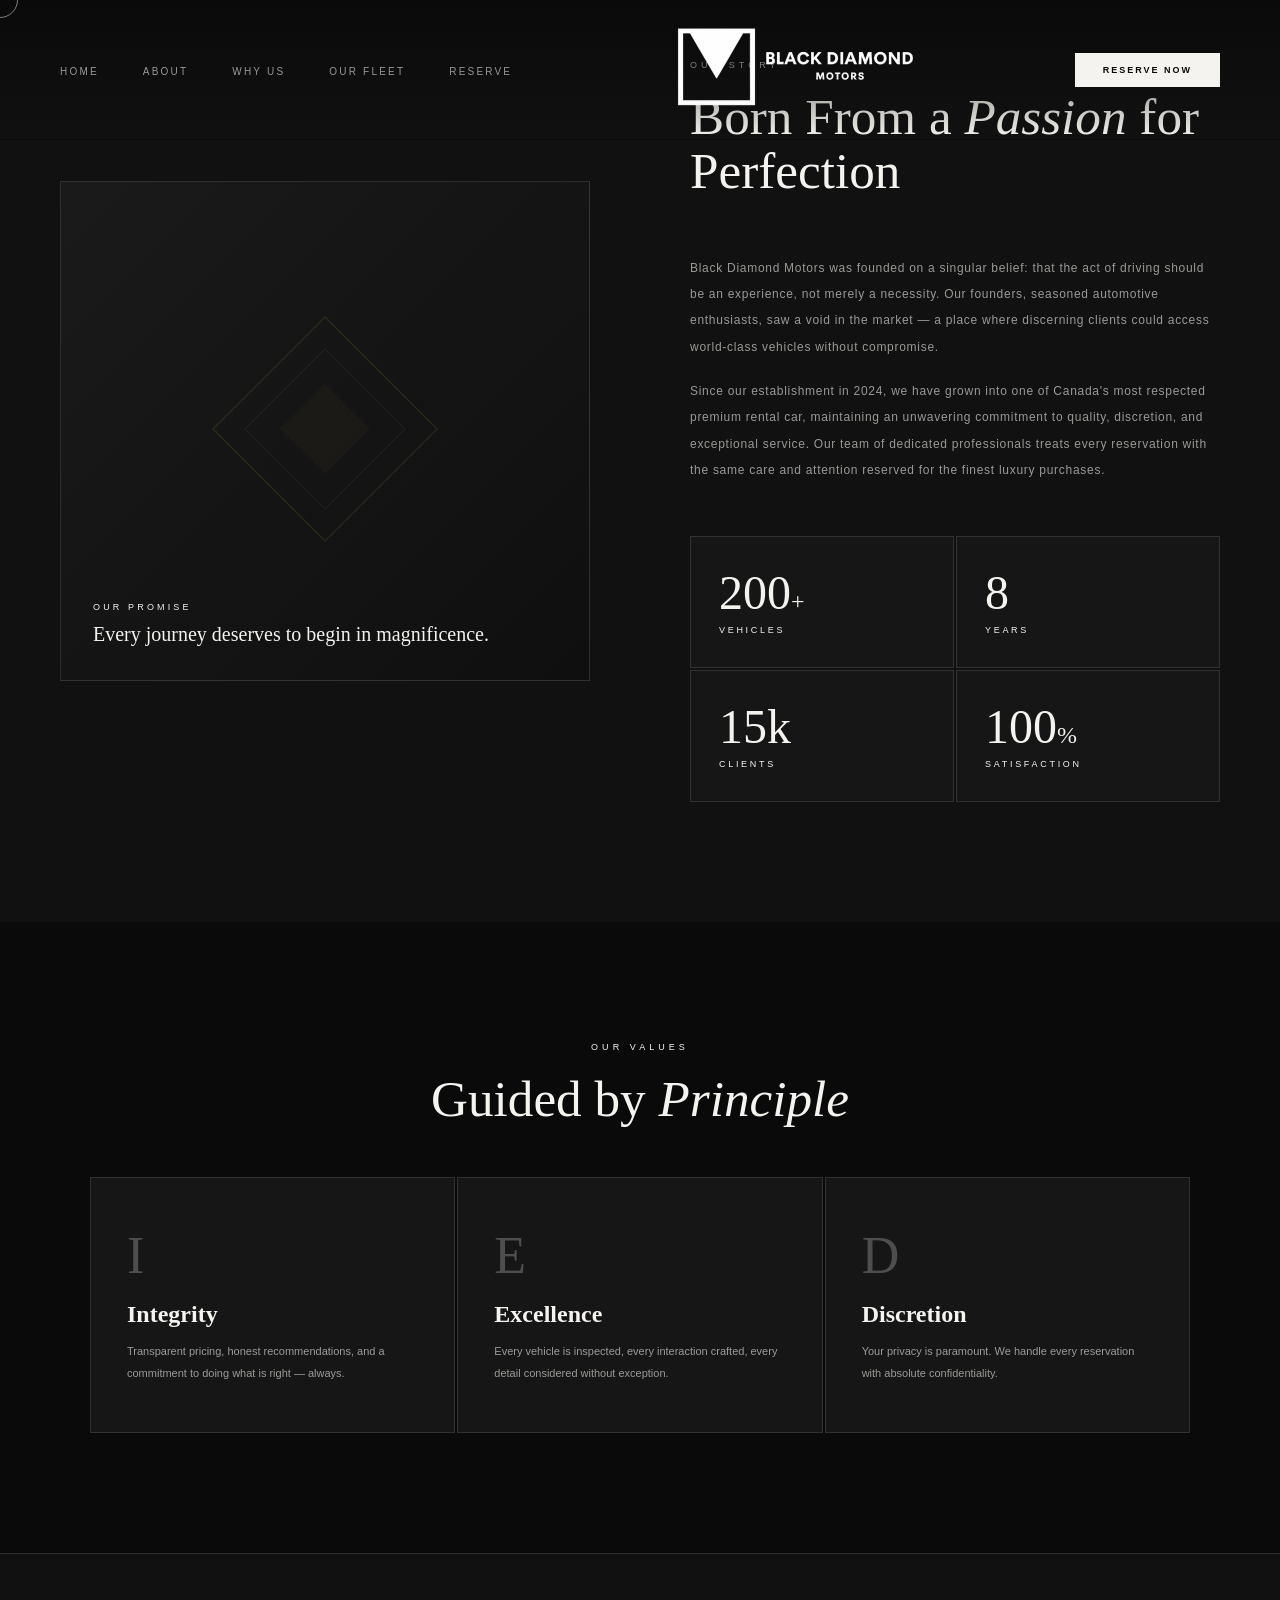
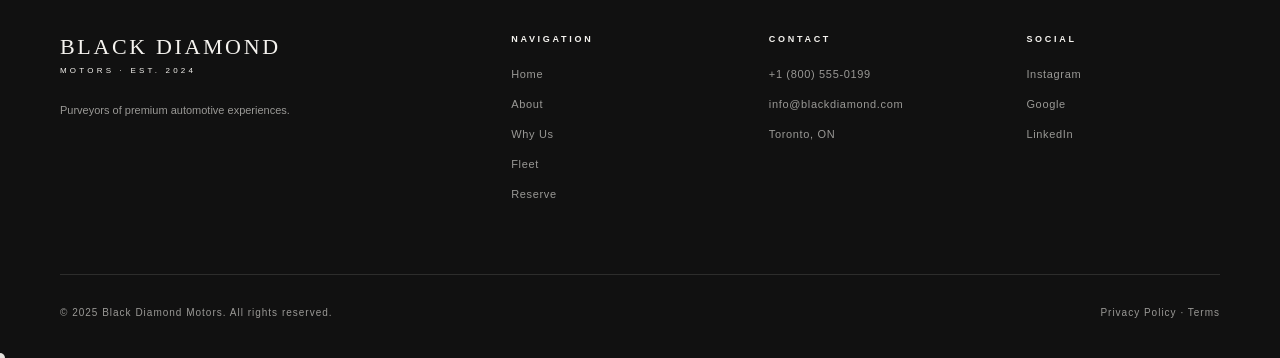
==== about.html @ 84cd23df "Add files via upload" ====
<!DOCTYPE html>
<html lang="en">
<head>
  <meta charset="UTF-8">
  <title>About Us | Black Diamond Motors</title>
  <link rel="stylesheet" href="styles.css">
</head>

<nav id="navbar">
  <ul class="nav-links">
    <li><a href="home.html">Home</a></li>
    <li><a href="about.html">About</a></li>
    <li><a href="why.html">Why Us</a></li>
    <li><a href="fleet.html">Our Fleet</a></li>
    <li><a href="book.html">Reserve</a></li>
  </ul>

  <div style="display:flex; justify-content:center;">
    <a href="home.html">
      <img src="bdmlogo2.png" style="width:250px; height:auto;">
    </a>
  </div>

  <a href="book.html" class="nav-book-btn">Reserve Now</a>
</nav>
    

<!-- ════════ ABOUT ════════ -->
<section style="background:var(--off-black);padding-top:60px;">
    <div style="max-width:1200px;margin:0 auto;display:grid;grid-template-columns:1fr 1fr;gap:100px;align-items:center;" class="about-grid">
      <div style="position:relative;height:500px;">
        <div style="position:absolute;inset:0;background:linear-gradient(135deg,#1a1a1a 0%,#0f0f0f 100%);border:1px solid var(--border);overflow:hidden;">
          <div style="position:absolute;top:50%;left:50%;transform:translate(-50%,-50%);opacity:0.12;">
            <svg width="240" height="240" viewBox="0 0 240 240" fill="none"><polygon points="120,8 232,120 120,232 8,120" fill="none" stroke="#c9a84c" stroke-width="1.5"/><polygon points="120,40 200,120 120,200 40,120" fill="none" stroke="#c9a84c" stroke-width="0.8"/><polygon points="120,75 165,120 120,165 75,120" fill="#c9a84c" opacity="0.3"/></svg>
          </div>
          <div style="position:absolute;bottom:32px;left:32px;right:32px;">
            <p style="font-size:9px;letter-spacing:0.35em;text-transform:uppercase;color:var(--gold);margin-bottom:8px;">Our Promise</p>
            <p style="font-family:'Cormorant Garamond',serif;font-size:20px;color:var(--white);line-height:1.4;">Every journey deserves to begin in magnificence.</p>
          </div>
        </div>
        <div style="position:absolute;bottom:-20px;right:-20px;width:120px;height:120px;border:1px solid var(--gold-dim);transform:rotate(45deg);"></div>
      </div>
      <div>
        <p class="s-eye">Our Story</p>
        <h2 class="s-title">Born From a <em>Passion</em> for Perfection</h2>
        <div class="divider"></div>
        <p class="s-body">Black Diamond Motors was founded on a singular belief: that the act of driving should be an experience, not merely a necessity. Our founders, seasoned automotive enthusiasts, saw a void in the market — a place where discerning clients could access world-class vehicles without compromise.</p>
        <br>
        <p class="s-body">Since our establishment in 2024, we have grown into one of Canada's most respected premium rental car, maintaining an unwavering commitment to quality, discretion, and exceptional service. Our team of dedicated professionals treats every reservation with the same care and attention reserved for the finest luxury purchases.</p>
        <div style="display:grid;grid-template-columns:1fr 1fr;gap:2px;margin-top:52px;">
          <div class="stat-block"><div class="stat-num">200<span style="font-size:24px;">+</span></div><div class="stat-label">Vehicles</div></div>
          <div class="stat-block"><div class="stat-num">8</div><div class="stat-label">Years</div></div>
          <div class="stat-block"><div class="stat-num">15k</div><div class="stat-label">Clients</div></div>
          <div class="stat-block"><div class="stat-num">100<span style="font-size:24px;">%</span></div><div class="stat-label">Satisfaction</div></div>
        </div>
      </div>
    </div>
</section>
<section style="background:var(--black);">
    <div style="max-width:1100px;margin:0 auto;text-align:center;">
      <p class="s-eye">Our Values</p>
      <h2 class="s-title">Guided by <em>Principle</em></h2>
      <div style="display:grid;grid-template-columns:repeat(3,1fr);gap:2px;margin-top:52px;">
        <div style="background:var(--deep);border:1px solid var(--border);padding:48px 36px;text-align:left;"><p style="font-family:'Cormorant Garamond',serif;font-size:52px;color:var(--gold);opacity:0.25;margin-bottom:16px;">I</p><h3 style="font-family:'Cormorant Garamond',serif;font-size:24px;color:var(--white);margin-bottom:12px;">Integrity</h3><p style="font-size:11px;line-height:2;color:var(--white-dim);">Transparent pricing, honest recommendations, and a commitment to doing what is right — always.</p></div>
        <div style="background:var(--deep);border:1px solid var(--border);padding:48px 36px;text-align:left;"><p style="font-family:'Cormorant Garamond',serif;font-size:52px;color:var(--gold);opacity:0.25;margin-bottom:16px;">E</p><h3 style="font-family:'Cormorant Garamond',serif;font-size:24px;color:var(--white);margin-bottom:12px;">Excellence</h3><p style="font-size:11px;line-height:2;color:var(--white-dim);">Every vehicle is inspected, every interaction crafted, every detail considered without exception.</p></div>
        <div style="background:var(--deep);border:1px solid var(--border);padding:48px 36px;text-align:left;"><p style="font-family:'Cormorant Garamond',serif;font-size:52px;color:var(--gold);opacity:0.25;margin-bottom:16px;">D</p><h3 style="font-family:'Cormorant Garamond',serif;font-size:24px;color:var(--white);margin-bottom:12px;">Discretion</h3><p style="font-size:11px;line-height:2;color:var(--white-dim);">Your privacy is paramount. We handle every reservation with absolute confidentiality.</p></div>
      </div>
    </div>
</section>
<footer>
  <div class="footer-grid">

    <div class="footer-brand">
      <div class="bn">Black Diamond</div>
      <div class="bt">Motors · Est. 2024</div>
      <p>Purveyors of premium automotive experiences.</p>
    </div>

    <div class="footer-col">
      <h4>Navigation</h4>
      <ul>
        <li><a href="#" onclick="showPage('home');return false;">Home</a></li>
        <li><a href="#" onclick="showPage('about');return false;">About</a></li>
        <li><a href="#" onclick="showPage('why');return false;">Why Us</a></li>
        <li><a href="#" onclick="showPage('fleet');return false;">Fleet</a></li>
        <li><a href="#" onclick="showPage('book');return false;">Reserve</a></li>
      </ul>
    </div>

    <div class="footer-col">
      <h4>Contact</h4>
      <ul>
        <li><a href="#">+1 (800) 555-0199</a></li>
        <li><a href="#">info@blackdiamond.com</a></li>
        <li><a href="#">Toronto, ON</a></li>
      </ul>
    </div>

    <div class="footer-col">
      <h4>Social</h4>
      <ul>
        <li><a href="https://www.instagram.com/blackdiamond_motors" target="_blank">Instagram</a></li>
        <li><a href="https://maps.app.goo.gl/7u6bRW8B27H5PHMn7" target="_blank">Google</a></li>
        <li><a href="#">LinkedIn</a></li>
      </ul>
    </div>

  </div>

  <div class="footer-bottom">
    <p>© 2025 Black Diamond Motors. All rights reserved.</p>
<p>
  <a href="legal.html" style="color: inherit; font-family: inherit; text-decoration: none;">
    Privacy Policy · Terms
  </a>
</p>
  </div>
</footer>
</div>


<style>
:root {
  --black: #0a0a0a;
  --off-black: #111111;
  --deep: #161616;
  --white: #f5f3ef;
  --white-dim: rgba(245,243,239,0.6);
  --white-ghost: rgba(255, 255, 255, 0.08);
  --accent: rgba(255,255,255,0.9);
  --accent-dim: rgba(255,255,255,0.18);
  --border: rgba(245,243,239,0.12);
}

  *, *::before, *::after { box-sizing: border-box; margin: 0; padding: 0; }
  html { scroll-behavior: smooth; }
  body { background: var(--black); color: var(--white); font-family: 'Montserrat', sans-serif; font-weight: 300; overflow-x: hidden; cursor: none; }

  .cursor { position: fixed; width: 10px; height: 10px; background: var(--white); border-radius: 50%; pointer-events: none; z-index: 9999; transform: translate(-50%,-50%); mix-blend-mode: difference; }
  .cursor-ring { position: fixed; width: 36px; height: 36px; border: 1px solid rgba(245,243,239,0.5); border-radius: 50%; pointer-events: none; z-index: 9998; transform: translate(-50%,-50%); transition: width 0.3s, height 0.3s, border-color 0.3s; }

  nav { position: fixed; top: 0; left: 0; right: 0; z-index: 100; display: flex; align-items: center; justify-content: space-between; padding: 28px 60px; background: linear-gradient(180deg,rgba(10,10,10,0.95) 0%,transparent 100%); transition: border-color 0.4s, background 0.4s, padding 0.4s; border-bottom: 1px solid transparent; }
  nav.scrolled { padding: 18px 60px; border-bottom-color: var(--border); background: rgba(10,10,10,0.97); backdrop-filter: blur(20px); }
  .nav-links { display: flex; gap: 44px; list-style: none; }
  .nav-links a { font-size: 10px; font-weight: 500; letter-spacing: 0.22em; text-transform: uppercase; color: var(--white-dim); text-decoration: none; transition: color 0.3s; position: relative; cursor: none; }
  .nav-links a::after { content: ''; position: absolute; bottom: -4px; left: 0; width: 0; height: 1px; background: var(--accent); transition: width 0.3s; }
  .nav-links a:hover { color: var(--white); }
  .nav-links a:hover::after { width: 100%; }

  .logo-mark { display: flex; align-items: center; gap: 14px; text-decoration: none; cursor: none; }
  .logo-diamond { width: 38px; height: 38px; }
  .logo-text { display: flex; flex-direction: column; line-height: 1; }
  .logo-text .brand { font-family: 'Cormorant Garamond', serif; font-size: 18px; font-weight: 400; letter-spacing: 0.12em; text-transform: uppercase; color: var(--white); }
  .logo-text .sub { font-size: 7.5px; font-weight: 500; letter-spacing: 0.35em; text-transform: uppercase; color: var(--gold); margin-top: 3px; }
  .nav-book-btn { font-size: 9px; font-weight: 600; letter-spacing: 0.22em; text-transform: uppercase; color: var(--black); background: var(--white); border: none; padding: 12px 28px; cursor: none; transition: background 0.3s; text-decoration: none; display: inline-block; }
  .nav-book-btn:hover { background: var(--gold); }
  @keyframes pageFade { from { opacity: 0; transform: translateY(20px); } to { opacity: 1; transform: none; } }

  /* HOME HERO */
  #heroSection { position: relative; height: 100vh; display: flex; align-items: flex-end; overflow: hidden; background: linear-gradient(135deg,#0a0a0a 0%,#1a1a1a 40%,#0f0f0f 100%); }
  .hero-pattern { position: absolute; inset: 0; background-image: repeating-linear-gradient(45deg,rgba(201,168,76,0.03) 0px,rgba(201,168,76,0.03) 1px,transparent 1px,transparent 60px), repeating-linear-gradient(-45deg,rgba(201,168,76,0.03) 0px,rgba(201,168,76,0.03) 1px,transparent 1px,transparent 60px); }
  .hero-diamond-bg { position: absolute; right: -5vw; top: 50%; transform: translateY(-50%); width: 55vw; height: 55vw; opacity: 0.06; animation: spin 60s linear infinite; }
  @keyframes spin { to { transform: translateY(-50%) rotate(360deg); } }
  .hero-vert { position: absolute; left: 60px; top: 50%; font-size: 9px; font-weight: 500; letter-spacing: 0.4em; text-transform: uppercase; color: var(--gold); white-space: nowrap; transform: translateY(-50%) rotate(-90deg) translateX(-50%); transform-origin: center center; }
  .hero-car-area { position: absolute; right: 8%; bottom: 0; width: 55%; height: 70%; z-index: 2; overflow: visible;}
  .hero-image {width: 100%;max-width: 60000px;height: auto;}
  .hero-car-gradient { position: absolute; top: 0; left: 0; width: 200%; height: 100%; background: linear-gradient(90deg, var(--black) 0%, transparent 60%),linear-gradient(0deg, var(--black) 0%, transparent 30%); z-index: 2; pointer-events: none;}
  .hero-content { position: relative; z-index: 2; padding: 0 60px 80px 140px; max-width: 800px; animation: reveal 1.4s cubic-bezier(0.16,1,0.3,1) both; }
  .hero-eyebrow { font-size: 9px; font-weight: 500; letter-spacing: 0.4em; text-transform: uppercase; color: var(--accent); margin-bottom: 24px; animation: reveal 1.4s 0.2s both; }
  .hero-title { font-family: 'Cormorant Garamond', serif; font-size: clamp(56px,7vw,100px); font-weight: 300; line-height: 0.95; color: var(--white); margin-bottom: 32px; animation: reveal 1.4s 0.35s both; }
  .hero-title em { font-style: italic; color: var(--gold); }
  .hero-sub { font-size: 12px; font-weight: 300; letter-spacing: 0.12em; line-height: 2; color: var(--white-dim); max-width: 420px; margin-bottom: 52px; animation: reveal 1.4s 0.5s both; }
  .hero-ctas { display: flex; gap: 20px; align-items: center; animation: reveal 1.4s 0.65s both; }
  @keyframes reveal { from { opacity: 0; transform: translateY(60px); } to { opacity: 1; transform: none; } }
  .scroll-ind { position: absolute; bottom: 36px; right: 60px; display: flex; align-items: center; gap: 16px; font-size: 8px; letter-spacing: 0.3em; text-transform: uppercase; color: var(--white-dim); animation: reveal 1.4s 0.9s both; }
  .scroll-line { width: 60px; height: 1px; background: var(--border); position: relative; overflow: hidden; }
  .scroll-line::after { content: ''; position: absolute; top: 0; left: -100%; width: 100%; height: 100%; background: var(--gold); animation: pulse 2s ease-in-out infinite; }
  @keyframes pulse { 50% { left: 0; } 100% { left: 100%; } }


  /* BUTTONS */
  .btn-primary { font-size: 9px; font-weight: 600; letter-spacing: 0.25em; text-transform: uppercase; color: var(--black); background: var(--white); border: none; padding: 18px 44px; cursor: none; transition: background 0.35s, transform 0.2s; text-decoration: none; display: inline-block; }
  .btn-primary:hover { background: var(--white); color: var(--black);}
  .btn-ghost { font-size: 9px; font-weight: 500; letter-spacing: 0.25em; text-transform: uppercase; color: var(--white); background: transparent; border: 1px solid var(--border); padding: 18px 44px; cursor: none; transition: border-color 0.35s; text-decoration: none; display: inline-block; }
  .btn-ghost:hover { border-color: var(--white); }

  /* SECTIONS */
  section { padding: 120px 60px; }
  .s-eye { font-size: 9px; font-weight: 500; letter-spacing: 0.45em; text-transform: uppercase; color: var(--gold); margin-bottom: 20px; }
  .s-title { font-family: 'Cormorant Garamond', serif; font-size: clamp(38px,4vw,62px); font-weight: 300; line-height: 1.05; color: var(--white); margin-bottom: 28px; }
  .s-title em { font-style: italic; }
  .s-body { font-size: 12px; font-weight: 300; letter-spacing: 0.06em; line-height: 2.2; color: var(--white-dim); max-width: 560px; }
  .divider { width: 48px; height: 1px; background: var(--gold); margin: 28px 0; }

  /* STATS */
  .stat-block { background: var(--deep); border: 1px solid var(--border); padding: 32px 28px; transition: border-color 0.3s; }
  .stat-block:hover { border-color: var(--gold-dim); }
  .stat-num { font-family: 'Cormorant Garamond', serif; font-size: 48px; font-weight: 300; color: var(--white); line-height: 1; }
  .stat-label { font-size: 9px; letter-spacing: 0.3em; text-transform: uppercase; color: var(--gold); margin-top: 8px; }

  /* WHY CARDS */
  .why-card { background: var(--deep); border: 1px solid var(--border); padding: 52px 40px; position: relative; overflow: hidden; transition: border-color 0.4s, transform 0.4s; cursor: none; }
  .why-card::before { content: ''; position: absolute; inset: 0; background: linear-gradient(135deg,var(--gold-dim) 0%,transparent 60%); opacity: 0; transition: opacity 0.4s; }
  .why-card:hover { border-color: var(--accent); transform: translateY(-6px); }
  .why-card:hover::before { opacity: 1; }
  .why-num { font-family: 'Cormorant Garamond', serif; font-size: 80px; font-weight: 300; color: rgba(245,243,239,0.04); line-height: 1; position: absolute; top: 20px; right: 24px; }
  .why-icon { width: 44px; height: 44px; border: 1px solid var(--border); display: flex; align-items: center; justify-content: center; margin-bottom: 32px; transition: border-color 0.4s; }
  .why-card:hover .why-icon {border-color: var(--accent); }
  .why-card-title { font-family: 'Cormorant Garamond', serif; font-size: 22px; font-weight: 400; color: var(--white); margin-bottom: 16px; }
  .why-card-body { font-size: 11px; line-height: 2; letter-spacing: 0.05em; color: var(--white-dim); }

  /* FLEET */
  .fleet-card { background: var(--deep); border: 1px solid var(--border); overflow: hidden; transition: border-color 0.4s; cursor: none; }
  .fleet-card:hover { border-color: var(--gold-dim); }
  .fleet-visual { height: 200px; background: linear-gradient(135deg,#1c1c1c 0%,#0e0e0e 100%); display: flex; align-items: center; justify-content: center; position: relative; overflow: hidden; }
  .fleet-visual::before { content: ''; position: absolute; inset: 0; background: repeating-linear-gradient(45deg,rgba(201,168,76,0.03) 0,rgba(201,168,76,0.03) 1px,transparent 1px,transparent 30px); }
  .fleet-car-icon { opacity: 0.28; transition: opacity 0.4s; position: relative; z-index: 1; }
  .fleet-card:hover .fleet-car-icon { opacity: 0.5; }
  .fleet-badge { position: absolute; top: 16px; left: 16px; font-size: 8px; letter-spacing: 0.25em; text-transform: uppercase; color: var(--black); background: var(--gold); padding: 5px 12px; z-index: 2; }
  .fleet-info { padding: 28px 28px 32px; }
  .fleet-class { font-size: 8px; letter-spacing: 0.35em; text-transform: uppercase; color: var(--gold); margin-bottom: 8px; }
  .fleet-name { font-family: 'Cormorant Garamond', serif; font-size: 26px; font-weight: 400; color: var(--white); margin-bottom: 12px; }
  .fleet-desc { font-size: 11px; line-height: 1.9; color: var(--white-dim); margin-bottom: 24px; }
  .fleet-specs { display: flex; gap: 20px; padding-top: 20px; border-top: 1px solid var(--border); margin-bottom: 24px; }
  .fleet-spec { font-size: 9px; letter-spacing: 0.1em; color: var(--white-dim); }
  .fleet-spec strong { display: block; color: var(--white); font-size: 13px; font-weight: 400; margin-bottom: 2px; }
  .fleet-price { display: flex; align-items: baseline; gap: 6px; }
  .fleet-price .amount { font-family: 'Cormorant Garamond', serif; font-size: 32px; color: var(--white); }
  .fleet-price .period { font-size: 10px; letter-spacing: 0.15em; color: var(--white-dim); }
  .fleet-btn { margin-top: 20px; display: block; text-align: center; font-size: 9px; font-weight: 600; letter-spacing: 0.22em; text-transform: uppercase; color: var(--white); background: transparent; border: 1px solid var(--border); padding: 14px; text-decoration: none; transition: background 0.3s, border-color 0.3s, color 0.3s; cursor: none; }
  .fleet-btn:hover { background: var(--white); color: var(--black); border-color: var(--white); }

  /* FORM */
  .form-field { background: var(--off-black); border: 1px solid var(--border); transition: border-color 0.3s; }
  .form-field:focus-within { border-color: var(--gold); }
  .form-field label { display: block; font-size: 8px; letter-spacing: 0.3em; text-transform: uppercase; color: var(--white); padding: 18px 24px 0; }
  .form-field input, .form-field select { display: block; width: 100%; background: transparent; border: none; outline: none; font-family: 'Montserrat', sans-serif; font-size: 13px; font-weight: 300; color: var(--white); padding: 8px 24px 18px; cursor: none; }
  .form-field select option { background: var(--deep); }
  .btn-submit { font-size: 9px; font-weight: 600; letter-spacing: 0.25em; text-transform: uppercase; color: var(--black); background: var(--white); border: none; padding: 20px 52px; cursor: none; white-space: nowrap; transition: background 0.3s, transform 0.2s; }
  .btn-submit:hover { background: var(--white); transform: translateY(-2px); }

  /* FOOTER */
  footer { background: var(--off-black); border-top: 1px solid var(--border); padding: 80px 60px 40px; }
  .footer-grid { display: grid; grid-template-columns: 2fr 1fr 1fr 1fr; gap: 64px; max-width: 1200px; margin: 0 auto 60px; }
  .footer-brand .bn { font-family: 'Cormorant Garamond', serif; font-size: 22px; color: var(--white); letter-spacing: 0.12em; text-transform: uppercase; margin-bottom: 6px; }
  .footer-brand .bt { font-size: 8px; letter-spacing: 0.4em; text-transform: uppercase; color: var(--gold); margin-bottom: 24px; }
  .footer-brand p { font-size: 11px; line-height: 2; color: var(--white-dim); }
  .footer-col h4 { font-size: 9px; letter-spacing: 0.3em; text-transform: uppercase; color: var(--white); margin-bottom: 20px; }
  .footer-col ul { list-style: none; }
  .footer-col ul li { margin-bottom: 12px; }
  .footer-col ul li a { font-size: 11px; letter-spacing: 0.06em; color: var(--white-dim); text-decoration: none; transition: color 0.3s; cursor: none; }
  .footer-col ul li a:hover { color: var(--white); }
  .footer-bottom { max-width: 1200px; margin: 0 auto; padding-top: 32px; border-top: 1px solid var(--border); display: flex; justify-content: space-between; align-items: center; }
  .footer-bottom p { font-size: 10px; letter-spacing: 0.1em; color: var(--white-dim); }

  .reveal { opacity: 0; transform: translateY(40px); transition: opacity 0.8s, transform 0.8s; }
  .reveal.visible { opacity: 1; transform: none; }

  @media (max-width: 900px) {
    nav { padding: 22px 24px; }
    nav.scrolled { padding: 14px 24px; }
    .nav-links { display: none; }
    section { padding: 80px 24px; }
    .hero-content { padding: 0 24px 60px; }
    .hero-vert { display: none; }
    .about-grid, .why-grid, .fleet-grid, .footer-grid { grid-template-columns: 1fr; gap: 24px; }
    .form-grid { grid-template-columns: 1fr; }
    .book-form { padding: 32px 24px; }
    .form-submit { flex-direction: column; align-items: stretch; }
    .footer-bottom { flex-direction: column; gap: 12px; text-align: center; }
  }


  /* ── TABLET (max 1024px) ── */
@media (max-width: 1024px) {
  nav { padding: 20px 32px; }
  nav.scrolled { padding: 14px 32px; }

  .hero-content { padding: 0 32px 60px 80px; }
  .hero-car-area { width: 50%; right: 2%; }

  section { padding: 80px 32px; }

  .why-grid { grid-template-columns: repeat(2, 1fr) !important; }
  .fleet-grid { grid-template-columns: repeat(2, 1fr) !important; }
  .footer-grid { grid-template-columns: 1fr 1fr !important; gap: 40px; }
}

/* ── MOBILE (max 768px) ── */
@media (max-width: 768px) {

  /* --- NAV --- */
  nav { padding: 16px 20px; }
  nav.scrolled { padding: 12px 20px; }
  .nav-links { display: none; }
  .nav-book-btn { padding: 10px 18px; font-size: 8px; }

  /* --- HERO --- */
  #heroSection { align-items: flex-end; min-height: 100vh; }
  .hero-car-area {
    position: absolute;
    width: 100%;
    right: 0;
    bottom: 0;
    height: 50%;
    opacity: 0.35;
  }
  .hero-car-area img { object-fit: cover; width: 100%; height: 100%; }
  .hero-content {
    position: relative;
    z-index: 3;
    padding: 0 20px 60px 20px;
    max-width: 100%;
  }
  .hero-title { font-size: clamp(40px, 11vw, 64px); }
  .hero-sub { font-size: 11px; max-width: 100%; }
  .hero-ctas { flex-direction: column; align-items: flex-start; gap: 12px; }
  .btn-primary, .btn-ghost { padding: 16px 32px; width: 100%; text-align: center; }
  .hero-vert { display: none; }
  .scroll-ind { display: none; }

  /* --- SECTIONS --- */
  section { padding: 60px 20px; }
  .s-title { font-size: clamp(28px, 8vw, 44px); }

  /* --- ABOUT GRID --- */
  .about-grid { grid-template-columns: 1fr !important; gap: 40px !important; }

  /* --- STATS --- */
  .stat-block { padding: 20px 16px; }
  .stat-num { font-size: 36px; }

  /* --- WHY CARDS --- */
  .why-grid { grid-template-columns: 1fr !important; }
  .why-card { padding: 36px 28px; }

  /* --- FLEET --- */
  .fleet-grid { grid-template-columns: 1fr !important; }
  .fleet-visual { height: 180px; }
  .fleet-visual img { object-fit: cover; height: 180px; }

  /* --- TESTIMONIALS --- */
  div[style*="repeat(3,1fr)"] { grid-template-columns: 1fr !important; }

  /* --- VALUES --- */
  div[style*="repeat(3,1fr)"] { grid-template-columns: 1fr !important; }

  /* --- HOME FLEET TEASER --- */
  div[style*="repeat(3,1fr)"] { grid-template-columns: 1fr !important; }

  /* --- STRIP BAR --- */
  div[style*="gap:60px;overflow:hidden"] {
    gap: 24px;
    flex-wrap: wrap;
    padding: 20px;
  }

  /* --- QUOTE SECTION --- */
  div[style*="padding:80px 60px;text-align:center"] { padding: 48px 20px !important; }

  /* --- BOOK PAGE --- */
  #book section { padding: 60px 20px; }
  #book a[href*="turo"] { font-size: 15px; padding: 14px 24px; }

  /* --- CONTACT STRIP --- */
  div[style*="repeat(3,1fr)"][style*="border-left"] {
    grid-template-columns: 1fr !important;
  }

  /* --- FOOTER --- */
  .footer-grid { grid-template-columns: 1fr !important; gap: 32px !important; }
  footer { padding: 48px 20px 28px; }
  .footer-bottom { flex-direction: column; gap: 10px; text-align: center; }
}

/* ── SMALL MOBILE (max 400px) ── */
@media (max-width: 400px) {
  .hero-title { font-size: 36px; }
  .logo-text .brand { font-size: 14px; }
  nav img[src="bdmlogo2.png"] { width: 160px !important; }
  .fleet-name { font-size: 20px; }
}

.btn-wrapper {
  display: inline-block;
  padding: 6px;
  border: 1px solid rgba(255,255,255,0.6);
}

.btn-primary {
  background-color: #ffffff;
  color: #000000;
  padding: 16px 36px;
  letter-spacing: 0.1em;
}
</style>



<script>
  // Cursor
  const cursor = document.getElementById('cursor');
  const ring = document.getElementById('cursorRing');
  let mx = 0, my = 0, rx = 0, ry = 0;
  document.addEventListener('mousemove', e => {
    mx = e.clientX; my = e.clientY;
    cursor.style.left = mx + 'px'; cursor.style.top = my + 'px';
  });
  (function animRing() {
    rx += (mx - rx) * 0.12; ry += (my - ry) * 0.12;
    ring.style.left = rx + 'px'; ring.style.top = ry + 'px';
    requestAnimationFrame(animRing);
  })();
  document.addEventListener('mouseover', e => {
    if (e.target.closest('a,button,[onclick]')) {
      ring.style.width = '56px'; ring.style.height = '56px'; ring.style.borderColor = 'rgba(201,168,76,0.6)';
    } else {
      ring.style.width = '36px'; ring.style.height = '36px'; ring.style.borderColor = 'rgba(245,243,239,0.5)';
    }
  });

  // Nav scroll
  window.addEventListener('scroll', () => document.getElementById('navbar').classList.toggle('scrolled', window.scrollY > 30));

  // Page switching
  function showPage(id) {
    document.querySelectorAll('.page').forEach(p => p.classList.remove('active'));
    document.getElementById(id).classList.add('active');
    window.scrollTo({ top: 0, behavior: 'smooth' });
    initReveal();

  }

  // Scroll reveal
  function initReveal() {
    const els = document.querySelectorAll('.page.active .reveal');
    const obs = new IntersectionObserver(entries => {
      entries.forEach(e => { if (e.isIntersecting) { e.target.classList.add('visible'); obs.unobserve(e.target); } });
    }, { threshold: 0.1 });
    els.forEach(el => obs.observe(el));
  }
  initReveal();

  // Booking submit
  function submitBooking() {
    const first = document.getElementById('firstName').value.trim();
    const email = document.getElementById('email').value.trim();
    const vehicle = document.getElementById('vehicle').value;
    if (!first || !email || !vehicle) {
      alert('Please fill in your Name, Email, and preferred Vehicle to continue.');
      return;
    }
    document.getElementById('bookForm').style.display = 'none';
    document.getElementById('bookingSuccess').style.display = 'block';
  }
</script>

<div class="cursor" id="cursor"></div>
<div class="cursor-ring" id="cursorRing"></div>
<script src="cursor.js"></script>
---- styles.css ----
:root {
  --black: #0a0a0a;
  --off-black: #111111;
  --deep: #161616;
  --white: #f5f3ef;
  --white-dim: rgba(245,243,239,0.6);
  --white-ghost: rgba(255, 255, 255, 0.08);
  --accent: rgba(255,255,255,0.9);
  --accent-dim: rgba(255,255,255,0.18);
  --border: rgba(245,243,239,0.12);
}

  *, *::before, *::after { box-sizing: border-box; margin: 0; padding: 0; }
  html { scroll-behavior: smooth; }
  body { background: var(--black); color: var(--white); font-family: 'Montserrat', sans-serif; font-weight: 300; overflow-x: hidden; cursor: none; }

  .cursor { position: fixed; width: 10px; height: 10px; background: var(--white); border-radius: 50%; pointer-events: none; z-index: 9999; transform: translate(-50%,-50%); mix-blend-mode: difference; }
  .cursor-ring { position: fixed; width: 36px; height: 36px; border: 1px solid rgba(245,243,239,0.5); border-radius: 50%; pointer-events: none; z-index: 9998; transform: translate(-50%,-50%); transition: width 0.3s, height 0.3s, border-color 0.3s; }

  nav { position: fixed; top: 0; left: 0; right: 0; z-index: 100; display: flex; align-items: center; justify-content: space-between; padding: 28px 60px; background: linear-gradient(180deg,rgba(10,10,10,0.95) 0%,transparent 100%); transition: border-color 0.4s, background 0.4s, padding 0.4s; border-bottom: 1px solid transparent; }
  nav.scrolled { padding: 18px 60px; border-bottom-color: var(--border); background: rgba(10,10,10,0.97); backdrop-filter: blur(20px); }
  .nav-links { display: flex; gap: 44px; list-style: none; }
  .nav-links a { font-size: 10px; font-weight: 500; letter-spacing: 0.22em; text-transform: uppercase; color: var(--white-dim); text-decoration: none; transition: color 0.3s; position: relative; cursor: none; }
  .nav-links a::after { content: ''; position: absolute; bottom: -4px; left: 0; width: 0; height: 1px; background: var(--accent); transition: width 0.3s; }
  .nav-links a:hover { color: var(--white); }
  .nav-links a:hover::after { width: 100%; }

  .logo-mark { display: flex; align-items: center; gap: 14px; text-decoration: none; cursor: none; }
  .logo-diamond { width: 38px; height: 38px; }
  .logo-text { display: flex; flex-direction: column; line-height: 1; }
  .logo-text .brand { font-family: 'Cormorant Garamond', serif; font-size: 18px; font-weight: 400; letter-spacing: 0.12em; text-transform: uppercase; color: var(--white); }
  .logo-text .sub { font-size: 7.5px; font-weight: 500; letter-spacing: 0.35em; text-transform: uppercase; color: var(--gold); margin-top: 3px; }
  .nav-book-btn { font-size: 9px; font-weight: 600; letter-spacing: 0.22em; text-transform: uppercase; color: var(--black); background: var(--white); border: none; padding: 12px 28px; cursor: none; transition: background 0.3s; text-decoration: none; display: inline-block; }
  .nav-book-btn:hover { background: var(--white); }

  .page { display: none; min-height: 100vh; animation: pageFade 0.5s ease both; }
  .page.active { display: block; }
  @keyframes pageFade { from { opacity: 0; transform: translateY(20px); } to { opacity: 1; transform: none; } }

  /* HOME HERO */
  #heroSection { position: relative; height: 100vh; display: flex; align-items: flex-end; overflow: hidden; background: linear-gradient(135deg,#0a0a0a 0%,#1a1a1a 40%,#0f0f0f 100%); }
  .hero-pattern { position: absolute; inset: 0; background-image: repeating-linear-gradient(45deg,rgba(201,168,76,0.03) 0px,rgba(201,168,76,0.03) 1px,transparent 1px,transparent 60px), repeating-linear-gradient(-45deg,rgba(201,168,76,0.03) 0px,rgba(201,168,76,0.03) 1px,transparent 1px,transparent 60px); }
  .hero-diamond-bg { position: absolute; right: -5vw; top: 50%; transform: translateY(-50%); width: 55vw; height: 55vw; opacity: 0.06; animation: spin 60s linear infinite; }
  @keyframes spin { to { transform: translateY(-50%) rotate(360deg); } }
  .hero-vert { position: absolute; left: 60px; top: 50%; font-size: 9px; font-weight: 500; letter-spacing: 0.4em; text-transform: uppercase; color: var(--gold); white-space: nowrap; transform: translateY(-50%) rotate(-90deg) translateX(-50%); transform-origin: center center; }
  .hero-car-area { position: absolute; right: 8%; bottom: 0; width: 55%; height: 70%; z-index: 2; overflow: visible;}
  .hero-image {width: 100%;max-width: 60000px;height: auto;}
  .hero-car-gradient { position: absolute; top: 0; left: 0; width: 200%; height: 100%; background: linear-gradient(90deg, var(--black) 0%, transparent 60%),linear-gradient(0deg, var(--black) 0%, transparent 30%); z-index: 2; pointer-events: none;}
  .hero-content { position: relative; z-index: 2; padding: 0 60px 80px 140px; max-width: 800px; animation: reveal 1.4s cubic-bezier(0.16,1,0.3,1) both; }
  .hero-eyebrow { font-size: 9px; font-weight: 500; letter-spacing: 0.4em; text-transform: uppercase; color: var(--accent); margin-bottom: 24px; animation: reveal 1.4s 0.2s both; }
  .hero-title { font-family: 'Cormorant Garamond', serif; font-size: clamp(56px,7vw,100px); font-weight: 300; line-height: 0.95; color: var(--white); margin-bottom: 32px; animation: reveal 1.4s 0.35s both; }
  .hero-title em { font-style: italic; color: var(--gold); }
  .hero-sub { font-size: 12px; font-weight: 300; letter-spacing: 0.12em; line-height: 2; color: var(--white-dim); max-width: 420px; margin-bottom: 52px; animation: reveal 1.4s 0.5s both; }
  .hero-ctas { display: flex; gap: 20px; align-items: center; animation: reveal 1.4s 0.65s both; }
  @keyframes reveal { from { opacity: 0; transform: translateY(60px); } to { opacity: 1; transform: none; } }
  .scroll-ind { position: absolute; bottom: 36px; right: 60px; display: flex; align-items: center; gap: 16px; font-size: 8px; letter-spacing: 0.3em; text-transform: uppercase; color: var(--white-dim); animation: reveal 1.4s 0.9s both; }
  .scroll-line { width: 60px; height: 1px; background: var(--border); position: relative; overflow: hidden; }
  .scroll-line::after { content: ''; position: absolute; top: 0; left: -100%; width: 100%; height: 100%; background: var(--gold); animation: pulse 2s ease-in-out infinite; }
  @keyframes pulse { 50% { left: 0; } 100% { left: 100%; } }


  /* BUTTONS */
  .btn-primary { font-size: 9px; font-weight: 600; letter-spacing: 0.25em; text-transform: uppercase; color: var(--black); background: var(--white); border: none; padding: 18px 44px; cursor: none; transition: background 0.35s, transform 0.2s; text-decoration: none; display: inline-block; }
  .btn-primary:hover { background: var(--white); color: var(--black);}
  .btn-ghost { font-size: 9px; font-weight: 500; letter-spacing: 0.25em; text-transform: uppercase; color: var(--white); background: transparent; border: 1px solid var(--border); padding: 18px 44px; cursor: none; transition: border-color 0.35s; text-decoration: none; display: inline-block; }
  .btn-ghost:hover { border-color: var(--white); }

  /* SECTIONS */
  section { padding: 120px 60px; }
  .s-eye { font-size: 9px; font-weight: 500; letter-spacing: 0.45em; text-transform: uppercase; color: var(--gold); margin-bottom: 20px; }
  .s-title { font-family: 'Cormorant Garamond', serif; font-size: clamp(38px,4vw,62px); font-weight: 300; line-height: 1.05; color: var(--white); margin-bottom: 28px; }
  .s-title em { font-style: italic; }
  .s-body { font-size: 12px; font-weight: 300; letter-spacing: 0.06em; line-height: 2.2; color: var(--white-dim); max-width: 560px; }
  .divider { width: 48px; height: 1px; background: var(--gold); margin: 28px 0; }

  /* STATS */
  .stat-block { background: var(--deep); border: 1px solid var(--border); padding: 32px 28px; transition: border-color 0.3s; }
  .stat-block:hover { border-color: var(--gold-dim); }
  .stat-num { font-family: 'Cormorant Garamond', serif; font-size: 48px; font-weight: 300; color: var(--white); line-height: 1; }
  .stat-label { font-size: 9px; letter-spacing: 0.3em; text-transform: uppercase; color: var(--gold); margin-top: 8px; }

  /* WHY CARDS */
  .why-card { background: var(--deep); border: 1px solid var(--border); padding: 52px 40px; position: relative; overflow: hidden; transition: border-color 0.4s, transform 0.4s; cursor: none; }
  .why-card::before { content: ''; position: absolute; inset: 0; background: linear-gradient(135deg,var(--gold-dim) 0%,transparent 60%); opacity: 0; transition: opacity 0.4s; }
  .why-card:hover { border-color: var(--accent); transform: translateY(-6px); }
  .why-card:hover::before { opacity: 1; }
  .why-num { font-family: 'Cormorant Garamond', serif; font-size: 80px; font-weight: 300; color: rgba(245,243,239,0.04); line-height: 1; position: absolute; top: 20px; right: 24px; }
  .why-icon { width: 44px; height: 44px; border: 1px solid var(--border); display: flex; align-items: center; justify-content: center; margin-bottom: 32px; transition: border-color 0.4s; }
  .why-card:hover .why-icon {border-color: var(--accent); }
  .why-card-title { font-family: 'Cormorant Garamond', serif; font-size: 22px; font-weight: 400; color: var(--white); margin-bottom: 16px; }
  .why-card-body { font-size: 11px; line-height: 2; letter-spacing: 0.05em; color: var(--white-dim); }

  /* FLEET */
  .fleet-card { background: var(--deep); border: 1px solid var(--border); overflow: hidden; transition: border-color 0.4s; cursor: none; }
  .fleet-card:hover { border-color: var(--gold-dim); }
  .fleet-visual { height: 200px; background: linear-gradient(135deg,#1c1c1c 0%,#0e0e0e 100%); display: flex; align-items: center; justify-content: center; position: relative; overflow: hidden; }
  .fleet-visual::before { content: ''; position: absolute; inset: 0; background: repeating-linear-gradient(45deg,rgba(201,168,76,0.03) 0,rgba(201,168,76,0.03) 1px,transparent 1px,transparent 30px); }
  .fleet-car-icon { opacity: 0.28; transition: opacity 0.4s; position: relative; z-index: 1; }
  .fleet-card:hover .fleet-car-icon { opacity: 0.5; }
  .fleet-badge { position: absolute; top: 16px; left: 16px; font-size: 8px; letter-spacing: 0.25em; text-transform: uppercase; color: var(--black); background: var(--gold); padding: 5px 12px; z-index: 2; }
  .fleet-info { padding: 28px 28px 32px; }
  .fleet-class { font-size: 8px; letter-spacing: 0.35em; text-transform: uppercase; color: var(--gold); margin-bottom: 8px; }
  .fleet-name { font-family: 'Cormorant Garamond', serif; font-size: 26px; font-weight: 400; color: var(--white); margin-bottom: 12px; }
  .fleet-desc { font-size: 11px; line-height: 1.9; color: var(--white-dim); margin-bottom: 24px; }
  .fleet-specs { display: flex; gap: 20px; padding-top: 20px; border-top: 1px solid var(--border); margin-bottom: 24px; }
  .fleet-spec { font-size: 9px; letter-spacing: 0.1em; color: var(--white-dim); }
  .fleet-spec strong { display: block; color: var(--white); font-size: 13px; font-weight: 400; margin-bottom: 2px; }
  .fleet-price { display: flex; align-items: baseline; gap: 6px; }
  .fleet-price .amount { font-family: 'Cormorant Garamond', serif; font-size: 32px; color: var(--white); }
  .fleet-price .period { font-size: 10px; letter-spacing: 0.15em; color: var(--white-dim); }
  .fleet-btn { margin-top: 20px; display: block; text-align: center; font-size: 9px; font-weight: 600; letter-spacing: 0.22em; text-transform: uppercase; color: var(--white); background: transparent; border: 1px solid var(--border); padding: 14px; text-decoration: none; transition: background 0.3s, border-color 0.3s, color 0.3s; cursor: none; }
  .fleet-btn:hover { background: var(--white); color: var(--black); border-color: var(--white); }

  /* FORM */
  .form-field { background: var(--off-black); border: 1px solid var(--border); transition: border-color 0.3s; }
  .form-field:focus-within { border-color: var(--gold); }
  .form-field label { display: block; font-size: 8px; letter-spacing: 0.3em; text-transform: uppercase; color: var(--white); padding: 18px 24px 0; }
  .form-field input, .form-field select { display: block; width: 100%; background: transparent; border: none; outline: none; font-family: 'Montserrat', sans-serif; font-size: 13px; font-weight: 300; color: var(--white); padding: 8px 24px 18px; cursor: none; }
  .form-field select option { background: var(--deep); }
  .btn-submit { font-size: 9px; font-weight: 600; letter-spacing: 0.25em; text-transform: uppercase; color: var(--black); background: var(--white); border: none; padding: 20px 52px; cursor: none; white-space: nowrap; transition: background 0.3s, transform 0.2s; }
  .btn-submit:hover { background: var(--white); transform: translateY(-2px); }

  /* FOOTER */
  footer { background: var(--off-black); border-top: 1px solid var(--border); padding: 80px 60px 40px; }
  .footer-grid { display: grid; grid-template-columns: 2fr 1fr 1fr 1fr; gap: 64px; max-width: 1200px; margin: 0 auto 60px; }
  .footer-brand .bn { font-family: 'Cormorant Garamond', serif; font-size: 22px; color: var(--white); letter-spacing: 0.12em; text-transform: uppercase; margin-bottom: 6px; }
  .footer-brand .bt { font-size: 8px; letter-spacing: 0.4em; text-transform: uppercase; color: var(--gold); margin-bottom: 24px; }
  .footer-brand p { font-size: 11px; line-height: 2; color: var(--white-dim); }
  .footer-col h4 { font-size: 9px; letter-spacing: 0.3em; text-transform: uppercase; color: var(--white); margin-bottom: 20px; }
  .footer-col ul { list-style: none; }
  .footer-col ul li { margin-bottom: 12px; }
  .footer-col ul li a { font-size: 11px; letter-spacing: 0.06em; color: var(--white-dim); text-decoration: none; transition: color 0.3s; cursor: none; }
  .footer-col ul li a:hover { color: var(--white); }
  .footer-bottom { max-width: 1200px; margin: 0 auto; padding-top: 32px; border-top: 1px solid var(--border); display: flex; justify-content: space-between; align-items: center; }
  .footer-bottom p { font-size: 10px; letter-spacing: 0.1em; color: var(--white-dim); }

    .reveal {opacity: 0;transform: translateY(30px);transition: opacity 0.8s ease, transform 0.8s ease;will-change: opacity, transform;}
    .reveal.active {opacity: 1;transform: translateY(0);}

  @media (max-width: 900px) {
    nav { padding: 22px 24px; }
    nav.scrolled { padding: 14px 24px; }
    .nav-links { display: none; }
    section { padding: 80px 24px; }
    .hero-content { padding: 0 24px 60px; }
    .hero-vert { display: none; }
    .about-grid, .why-grid, .fleet-grid, .footer-grid { grid-template-columns: 1fr; gap: 24px; }
    .form-grid { grid-template-columns: 1fr; }
    .book-form { padding: 32px 24px; }
    .form-submit { flex-direction: column; align-items: stretch; }
    .footer-bottom { flex-direction: column; gap: 12px; text-align: center; }
  }


  /* ── TABLET (max 1024px) ── */
@media (max-width: 1024px) {
  nav { padding: 20px 32px; }
  nav.scrolled { padding: 14px 32px; }

  .hero-content { padding: 0 32px 60px 80px; }
  .hero-car-area { width: 50%; right: 2%; }

  section { padding: 80px 32px; }

  .why-grid { grid-template-columns: repeat(2, 1fr) !important; }
  .fleet-grid { grid-template-columns: repeat(2, 1fr) !important; }
  .footer-grid { grid-template-columns: 1fr 1fr !important; gap: 40px; }
}

/* ── MOBILE (max 768px) ── */
@media (max-width: 768px) {

  /* --- NAV --- */
  nav { padding: 16px 20px; }
  nav.scrolled { padding: 12px 20px; }
  .nav-links { display: none; }
  .nav-book-btn { padding: 10px 18px; font-size: 8px; }

  /* --- HERO --- */
  #heroSection { align-items: flex-end; min-height: 100vh; }
  .hero-car-area {
    position: absolute;
    width: 100%;
    right: 0;
    bottom: 0;
    height: 50%;
    opacity: 0.35;
  }
  .hero-car-area img { object-fit: cover; width: 100%; height: 100%; }
  .hero-content {
    position: relative;
    z-index: 3;
    padding: 0 20px 60px 20px;
    max-width: 100%;
  }
  .hero-title { font-size: clamp(40px, 11vw, 64px); }
  .hero-sub { font-size: 11px; max-width: 100%; }
  .hero-ctas { flex-direction: column; align-items: flex-start; gap: 12px; }
  .btn-primary, .btn-ghost { padding: 16px 32px; width: 100%; text-align: center; }
  .hero-vert { display: none; }
  .scroll-ind { display: none; }

  /* --- SECTIONS --- */
  section { padding: 60px 20px; }
  .s-title { font-size: clamp(28px, 8vw, 44px); }

  /* --- ABOUT GRID --- */
  .about-grid { grid-template-columns: 1fr !important; gap: 40px !important; }

  /* --- STATS --- */
  .stat-block { padding: 20px 16px; }
  .stat-num { font-size: 36px; }

  /* --- WHY CARDS --- */
  .why-grid { grid-template-columns: 1fr !important; }
  .why-card { padding: 36px 28px; }

  /* --- FLEET --- */
  .fleet-grid { grid-template-columns: 1fr !important; }
  .fleet-visual { height: 180px; }
  .fleet-visual img { object-fit: cover; height: 180px; }

  /* --- TESTIMONIALS --- */
  div[style*="repeat(3,1fr)"] { grid-template-columns: 1fr !important; }

  /* --- VALUES --- */
  div[style*="repeat(3,1fr)"] { grid-template-columns: 1fr !important; }

  /* --- HOME FLEET TEASER --- */
  div[style*="repeat(3,1fr)"] { grid-template-columns: 1fr !important; }

  /* --- STRIP BAR --- */
  div[style*="gap:60px;overflow:hidden"] {
    gap: 24px;
    flex-wrap: wrap;
    padding: 20px;
  }

  /* --- QUOTE SECTION --- */
  div[style*="padding:80px 60px;text-align:center"] { padding: 48px 20px !important; }

  /* --- BOOK PAGE --- */
  #book section { padding: 60px 20px; }
  #book a[href*="turo"] { font-size: 15px; padding: 14px 24px; }

  /* --- CONTACT STRIP --- */
  div[style*="repeat(3,1fr)"][style*="border-left"] {
    grid-template-columns: 1fr !important;
  }

  /* --- FOOTER --- */
  .footer-grid { grid-template-columns: 1fr !important; gap: 32px !important; }
  footer { padding: 48px 20px 28px; }
  .footer-bottom { flex-direction: column; gap: 10px; text-align: center; }
}

/* ── SMALL MOBILE (max 400px) ── */
@media (max-width: 400px) {
  .hero-title { font-size: 36px; }
  .logo-text .brand { font-size: 14px; }
  nav img[src="bdmlogo2.png"] { width: 160px !important; }
  .fleet-name { font-size: 20px; }
}

.btn-wrapper {
  display: inline-block;
  padding: 6px;
  border: 1px solid rgba(255,255,255,0.6);
}

.btn-primary {
  background-color: #ffffff;
  color: #000000;
  padding: 16px 36px;
  letter-spacing: 0.1em;
}


body {
  cursor: none;
}

.cursor {
  position: fixed;
  width: 10px;
  height: 10px;
  background: var(--white);
  border-radius: 50%;
  pointer-events: none;
  z-index: 9999;
  transform: translate(-50%, -50%);
  mix-blend-mode: difference;
}

.cursor-ring {
  position: fixed;
  width: 36px;
  height: 36px;
  border: 1px solid rgba(245,243,239,0.5);
  border-radius: 50%;
  pointer-events: none;
  z-index: 9998;
  transform: translate(-50%, -50%);
  transition: width 0.3s, height 0.3s, border-color 0.3s;
}
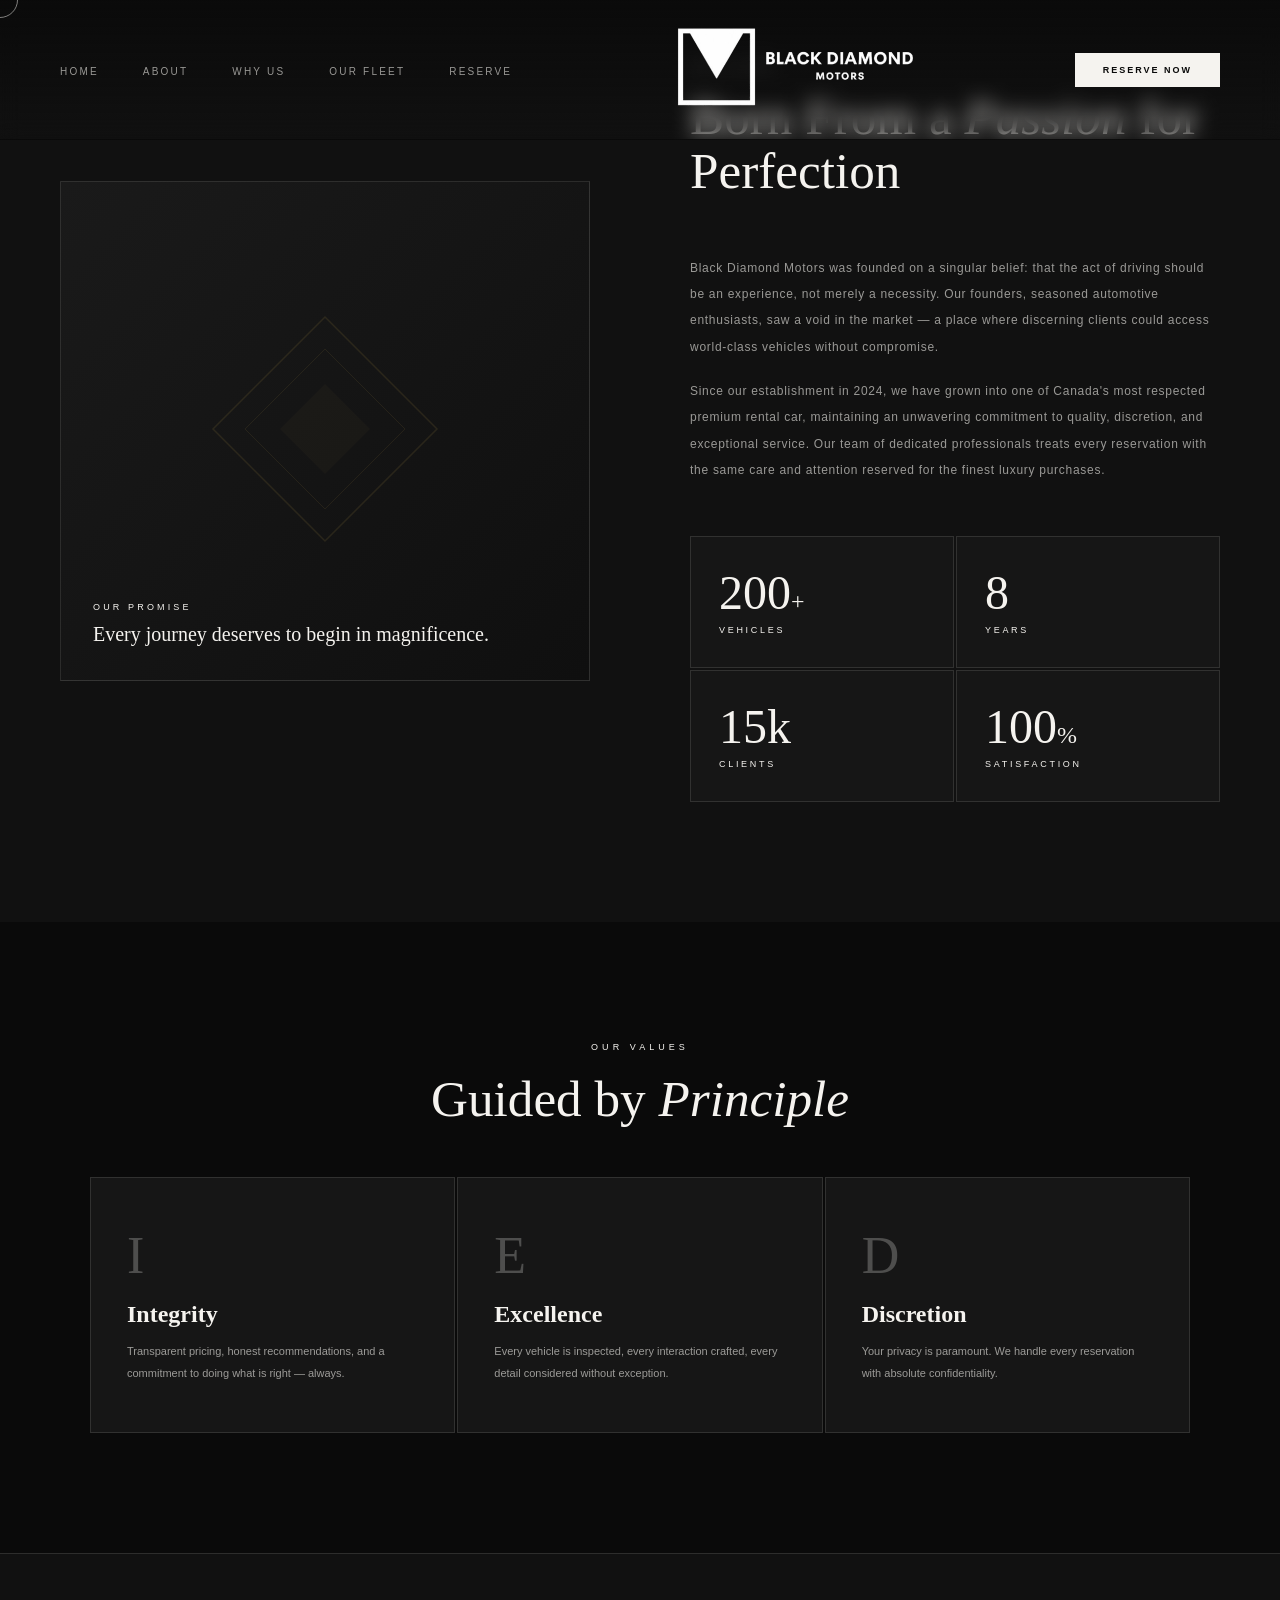
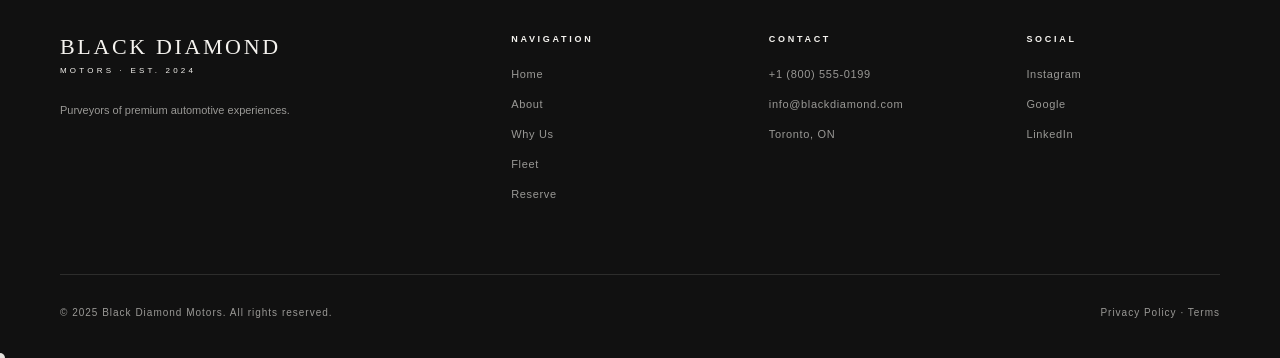
==== commit 60494672: "Add files via upload" ====
--- a/about.html
+++ b/about.html
@@ -24,7 +24,7 @@
   <a href="book.html" class="nav-book-btn">Reserve Now</a>
 </nav>
     
-
+<div class="page-content">
 <!-- ════════ ABOUT ════════ -->
 <section style="background:var(--off-black);padding-top:60px;">
     <div style="max-width:1200px;margin:0 auto;display:grid;grid-template-columns:1fr 1fr;gap:100px;align-items:center;" class="about-grid">
@@ -117,6 +117,7 @@
   </div>
 </footer>
 </div>
+</div>
 
 
 <style>
@@ -457,4 +458,24 @@
 
 <div class="cursor" id="cursor"></div>
 <div class="cursor-ring" id="cursorRing"></div>
-<script src="cursor.js"></script>+<script src="cursor.js"></script>
+
+<script>
+let lastScroll = 0;
+const navbar = document.getElementById('navbar');
+
+
+  window.addEventListener('scroll', () => {
+    const currentScroll = window.scrollY;
+
+    if (currentScroll > lastScroll && currentScroll > 80) {
+      // Scrolling DOWN → hide
+      navbar.classList.add('hide');
+    } else {
+      // Scrolling UP → show
+      navbar.classList.remove('hide');
+    }
+
+    lastScroll = currentScroll;
+  });
+</script>
--- a/styles.css
+++ b/styles.css
@@ -43,8 +43,11 @@
   .hero-diamond-bg { position: absolute; right: -5vw; top: 50%; transform: translateY(-50%); width: 55vw; height: 55vw; opacity: 0.06; animation: spin 60s linear infinite; }
   @keyframes spin { to { transform: translateY(-50%) rotate(360deg); } }
   .hero-vert { position: absolute; left: 60px; top: 50%; font-size: 9px; font-weight: 500; letter-spacing: 0.4em; text-transform: uppercase; color: var(--gold); white-space: nowrap; transform: translateY(-50%) rotate(-90deg) translateX(-50%); transform-origin: center center; }
-  .hero-car-area { position: absolute; right: 8%; bottom: 0; width: 55%; height: 70%; z-index: 2; overflow: visible;}
-  .hero-image {width: 100%;max-width: 60000px;height: auto;}
+  .hero-car-area {position: absolute;right: 0;bottom: 0;width: 100%;height: 100%;z-index: 2;overflow: hidden;}
+  .hero-image {
+  object-fit: cover;
+  object-position: 50% center;
+}
   .hero-car-gradient { position: absolute; top: 0; left: 0; width: 200%; height: 100%; background: linear-gradient(90deg, var(--black) 0%, transparent 60%),linear-gradient(0deg, var(--black) 0%, transparent 30%); z-index: 2; pointer-events: none;}
   .hero-content { position: relative; z-index: 2; padding: 0 60px 80px 140px; max-width: 800px; animation: reveal 1.4s cubic-bezier(0.16,1,0.3,1) both; }
   .hero-eyebrow { font-size: 9px; font-weight: 500; letter-spacing: 0.4em; text-transform: uppercase; color: var(--accent); margin-bottom: 24px; animation: reveal 1.4s 0.2s both; }
@@ -302,4 +305,29 @@
   z-index: 9998;
   transform: translate(-50%, -50%);
   transition: width 0.3s, height 0.3s, border-color 0.3s;
+}
+
+#navbar {
+  transition: transform 0.8s ease, opacity 0.5s ease;
+  backdrop-filter: blur(10px);
+}
+
+#navbar.hide {
+  transform: translateY(-100%);
+  opacity: 0;
+}
+
+.page-content {
+  animation: pageFadeUp 1s ease both;
+}
+
+@keyframes pageFadeUp {
+  from {
+    opacity: 0;
+    transform: translateY(25px);
+  }
+  to {
+    opacity: 1;
+    transform: translateY(0);
+  }
 }
